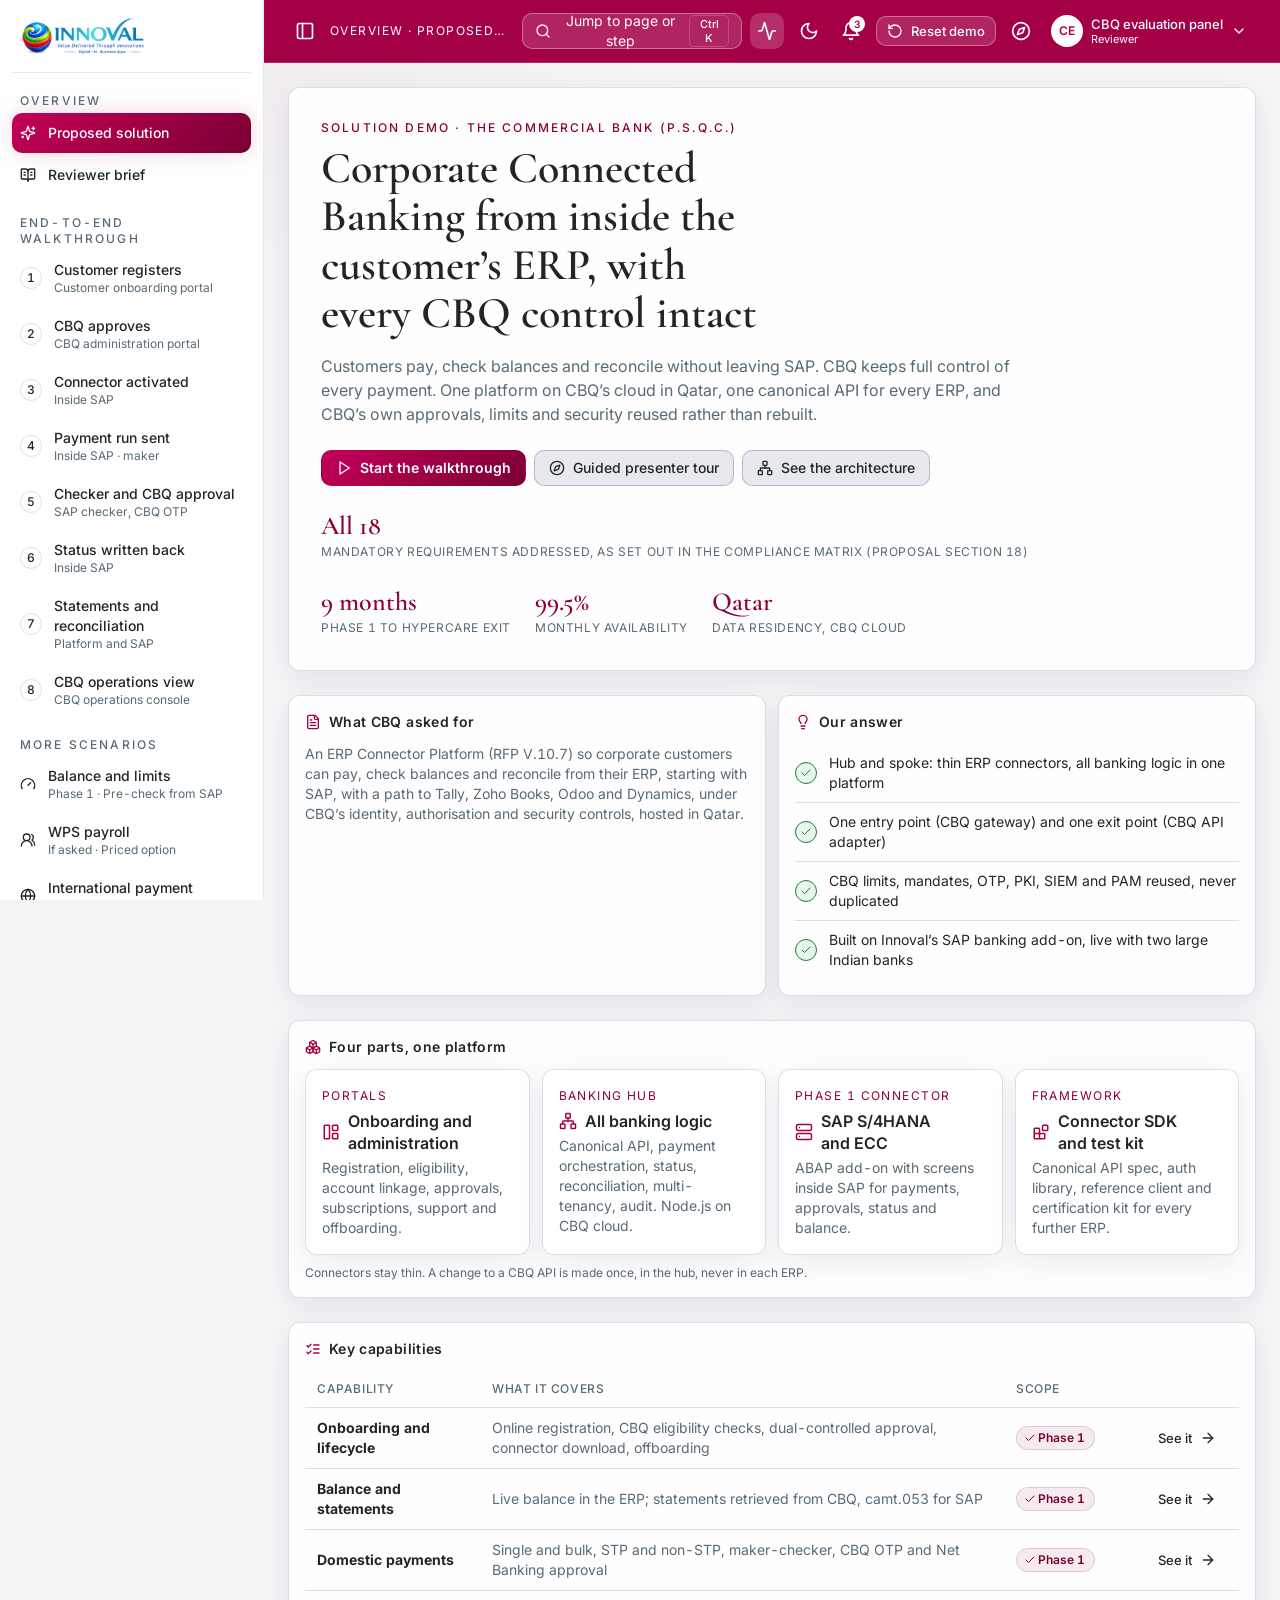
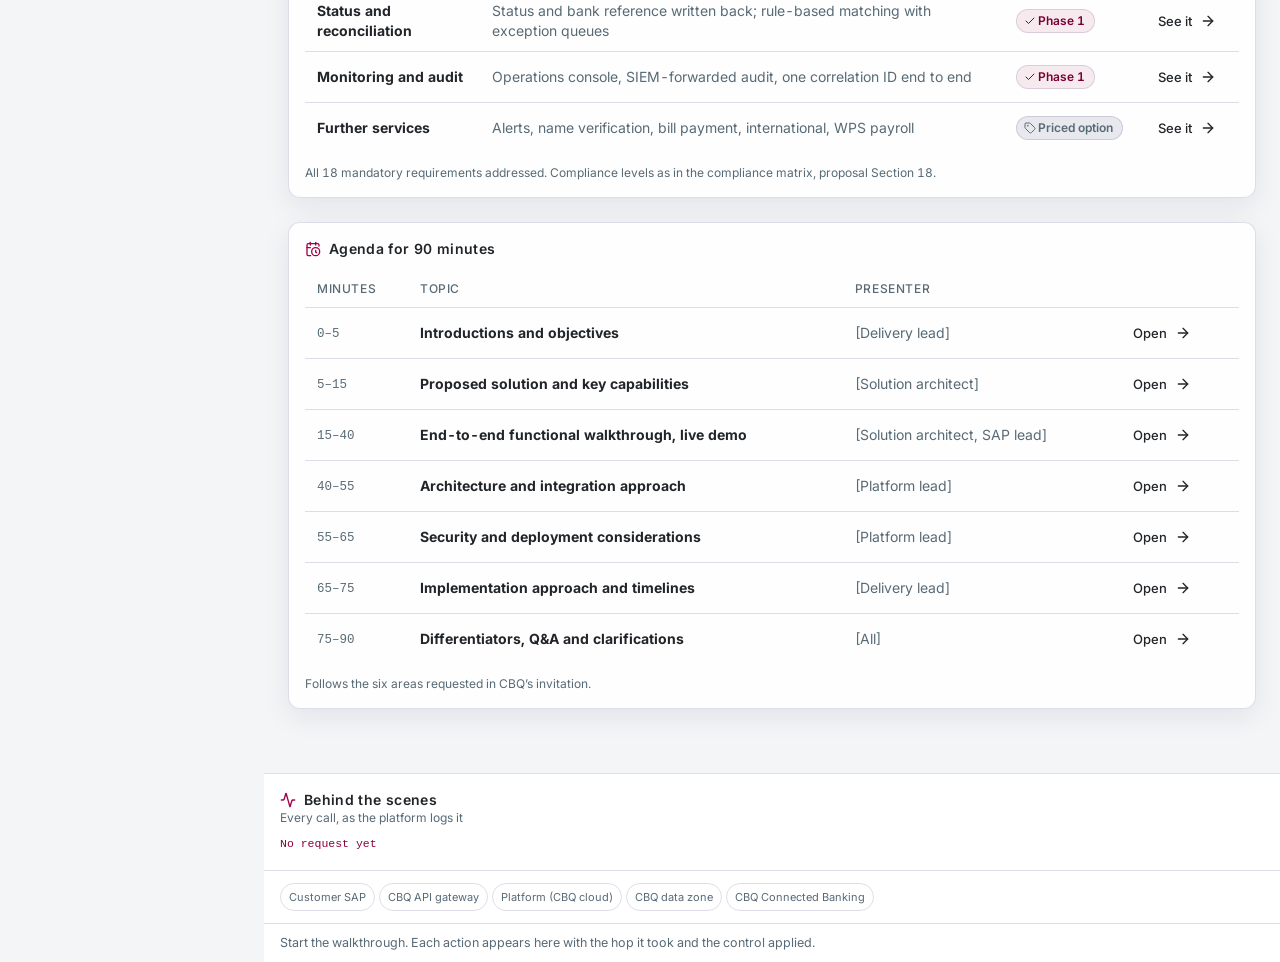
==== index.html @ e8f650ac "Add files via upload" ====
<!doctype html>
<html lang="en" data-theme="light">
<head>
<meta charset="utf-8">
<meta name="viewport" content="width=device-width, initial-scale=1, viewport-fit=cover">
<meta name="robots" content="noindex, nofollow">
<title>CBQ ERP Connect Demo</title>
<meta name="description" content="Interactive solution demo of the ERP Connector Platform for The Commercial Bank (P.S.Q.C.), prepared by Innoval Digital Solutions. All data is illustrative.">
<link rel="icon" type="image/png" href="assets/img/ivl-mark.png">
<script>
  // Apply the saved theme before paint so nothing flashes. Light is the default in this local copy.
  (function () {
    try {
      var t = localStorage.getItem("cbq-demo-theme");
      if (t === "light" || t === "dark") document.documentElement.setAttribute("data-theme", t);
    } catch (e) { /* storage unavailable: keep light */ }
  })();
</script>
<link rel="preconnect" href="https://fonts.googleapis.com">
<link rel="preconnect" href="https://fonts.gstatic.com" crossorigin>
<link href="https://fonts.googleapis.com/css2?family=Cormorant+Garamond:wght@500;600;700&family=Inter:wght@400;500;600&display=swap" rel="stylesheet">
<link rel="stylesheet" href="assets/css/tokens.css">
<link rel="stylesheet" href="assets/css/base.css">
<link rel="stylesheet" href="assets/css/components.css">
<!-- Lucide is bundled locally so icons render even where CDNs are blocked. -->
<script src="assets/vendor/lucide-0.460.0.min.js" defer></script>
</head>
<body>
<div class="app" id="app">
  <aside class="sidebar" id="sidebar" aria-label="Main navigation">
    <div class="brand">
      <img class="logo logo-dark" src="assets/img/ivl-logo.png" alt="Innoval Digital Solutions" width="120" height="40">
      <img class="logo logo-light" src="assets/img/ivl-logo-light.png" alt="Innoval Digital Solutions" width="126" height="40">
      <img class="mark" src="assets/img/ivl-mark.png" alt="Innoval" width="36" height="36">
    </div>
    <nav class="nav" id="nav"></nav>
    <div class="side-foot">
      Prepared for The Commercial Bank (P.S.Q.C.)<br>
      RFP: ERP Connector Platform, V.10.7<br>
      All data in this demo is illustrative.
    </div>
  </aside>
  <div class="scrim" id="scrim"></div>
  <div class="main">
    <header class="topbar">
      <button class="icon-btn menu-btn" id="menuBtn" type="button" aria-label="Open navigation"><i data-lucide="menu"></i></button>
      <button class="icon-btn hide-sm" id="collapseBtn" type="button" aria-label="Collapse sidebar"><i data-lucide="panel-left"></i></button>
      <div class="crumb" id="crumb"></div>
      <div class="sp"></div>
      <button class="search-btn" id="searchBtn" type="button" aria-label="Search pages and steps">
        <i data-lucide="search"></i><span class="txt">Jump to page or step</span><kbd>Ctrl K</kbd>
      </button>
      <button class="icon-btn" id="traceBtn" type="button" aria-label="Show behind-the-scenes trace" aria-pressed="true"><i data-lucide="activity"></i></button>
      <button class="icon-btn" id="themeBtn" type="button" aria-label="Switch to light theme"><i data-lucide="sun"></i></button>
      <button class="icon-btn" id="notifBtn" type="button" aria-label="Notifications"><i data-lucide="bell"></i><span class="badge" id="notifCount">3</span></button>
      <button class="btn sm hide-sm" id="resetBtn" type="button"><i data-lucide="rotate-ccw"></i>Reset demo</button>
      <button class="icon-btn" id="tourBtn" type="button" aria-label="Start guided presenter tour"><i data-lucide="compass"></i></button>
      <button class="persona-btn" id="personaBtn" type="button" aria-haspopup="menu" aria-label="Switch persona"></button>
    </header>
    <div class="workspace" id="workspace">
      <main class="stage" id="stage" tabindex="-1"></main>
      <aside class="trace" id="trace" aria-label="Behind the scenes"></aside>
    </div>
  </div>
</div>
<div id="overlay"></div>
<div class="toasts" id="toasts" aria-live="polite"></div>
<noscript><p style="padding:24px">This demo needs JavaScript.</p></noscript>
<script type="module" src="assets/js/main.js"></script>
</body>
</html>
---- assets/css/tokens.css ----
/* IVL Executive Luxury Glass — tokens recoloured to the CBQ brand palette (www.cbq.com.qa): crimson #A40046, indigo #1E175B, light grey #F4F5F6. Light default in this local copy, dark via data-theme */
:root,
:root[data-theme="dark"] {
  color-scheme: dark;
  --background: #120e38;
  --foreground: #f4f5f6;
  --card: rgba(30, 23, 91, 0.72);
  --card-foreground: #f4f5f6;
  --popover: #1a1450;
  --popover-foreground: #f4f5f6;
  --primary: #e2457f;
  --primary-foreground: #120e38;
  --gold-light: #f07aa3;
  --gold-deep: #a40046;
  --gold-gradient-start: #c4005a;
  --gold-gradient-mid: #a40046;
  --gold-gradient-end: #7a0034;
  --on-gold: #ffffff;
  --secondary: #241d66;
  --secondary-foreground: #f4f5f6;
  --muted: #241d66;
  --muted-foreground: #bdb8cc;
  --accent: rgba(226, 69, 127, 0.12);
  --accent-foreground: #f59ab9;
  --border: rgba(244, 245, 246, 0.12);
  --input: rgba(244, 245, 246, 0.2);
  --ring: #e2457f;
  --success: #34c46a;
  --warning: #f59e0b;
  --destructive: #ff5a5a;
  --info: #4da8ff;
  --success-soft: rgba(52, 196, 106, 0.14);
  --warning-soft: rgba(245, 158, 11, 0.14);
  --destructive-soft: rgba(255, 90, 90, 0.14);
  --info-soft: rgba(77, 168, 255, 0.14);
  --chart-1: #e2457f;
  --chart-2: #4da8ff;
  --chart-3: #b79a56;
  --chart-4: #34c46a;
  --chart-5: #afa9b2;
  --chart-6: #f59e0b;
  --sidebar: #0e0b2e;
  --sidebar-foreground: #e8e6f0;
  --sidebar-border: rgba(244, 245, 246, 0.08);
  --shadow-glass: 0 8px 32px rgba(0, 0, 0, 0.45);
  --glow-gold: 0 0 24px rgba(226, 69, 127, 0.2);
  --backdrop: rgba(8, 6, 28, 0.6);
  --canvas-glow: radial-gradient(1200px 600px at 0% 0%, rgba(164, 0, 70, 0.16), transparent 60%);
  --code-bg: #0e0b2e;
}

:root[data-theme="light"] {
  color-scheme: light;
  --background: #f4f5f6;
  --foreground: #212529;
  --card: rgba(255, 255, 255, 0.86);
  --card-foreground: #212529;
  --popover: #ffffff;
  --popover-foreground: #212529;
  --primary: #a40046;
  --primary-foreground: #ffffff;
  --gold-light: #8c003c;
  --gold-deep: #6e0030;
  --secondary: #e8e9ee;
  --secondary-foreground: #212529;
  --muted: #e8e9ee;
  --muted-foreground: #586a76;
  --accent: rgba(164, 0, 70, 0.08);
  --accent-foreground: #7a0034;
  --border: rgba(30, 23, 91, 0.14);
  --input: rgba(30, 23, 91, 0.24);
  --ring: #a40046;
  --success: #17803a;
  --warning: #a16207;
  --destructive: #bc0000;
  --info: #0068c9;
  --success-soft: rgba(37, 178, 74, 0.1);
  --warning-soft: rgba(161, 98, 7, 0.1);
  --destructive-soft: rgba(188, 0, 0, 0.08);
  --info-soft: rgba(0, 129, 248, 0.08);
  --chart-1: #a40046;
  --chart-2: #1e175b;
  --chart-3: #0081f8;
  --chart-4: #25b24a;
  --chart-5: #b79a56;
  --chart-6: #586a76;
  --sidebar: #ffffff;
  --sidebar-foreground: #212529;
  --sidebar-border: rgba(30, 23, 91, 0.1);
  --shadow-glass: 0 8px 28px rgba(30, 23, 91, 0.08);
  --glow-gold: 0 0 24px rgba(164, 0, 70, 0.16);
  --backdrop: rgba(30, 23, 91, 0.35);
  --canvas-glow: radial-gradient(1200px 600px at 0% 0%, rgba(164, 0, 70, 0.06), transparent 60%);
  --code-bg: #ecedf1;
}

:root {
  --font-display: "Cormorant Garamond", Georgia, serif;
  --font-sans: Inter, system-ui, -apple-system, "Segoe UI", sans-serif;
  --font-mono: ui-monospace, SFMono-Regular, Menlo, Consolas, monospace;
  --gold-gradient: linear-gradient(135deg, var(--gold-gradient-start), var(--gold-gradient-mid) 45%, var(--gold-gradient-end));

  --space-xs: 2px;
  --space-sm: 4px;
  --space-md: 8px;
  --space-lg: 12px;
  --space-xl: 16px;
  --space-2xl: 24px;
  --space-3xl: 32px;

  --radius-sm: 7px;
  --radius-md: 10px;
  --radius-lg: 12px;
  --radius-xl: 17px;
  --radius-pill: 999px;

  --sidebar-w: 264px;
  --sidebar-rail: 72px;
  --trace-w: 340px;
  --ease: cubic-bezier(0.2, 0.7, 0.2, 1);
}

/* Top bar in CBQ crimson #A40046 (both themes). Colours only: the values below apply inside the top bar and nowhere else. */
.topbar {
  --card: #a40046;
  --border: rgba(255, 255, 255, 0.18);
  --input: rgba(255, 255, 255, 0.35);
  --foreground: #ffffff;
  --gold-light: #ffffff;
  --muted: rgba(255, 255, 255, 0.14);
  --muted-foreground: #ffffff;
  --secondary: rgba(255, 255, 255, 0.14);
  --secondary-foreground: #ffffff;
  --accent: rgba(255, 255, 255, 0.18);
  --accent-foreground: #ffffff;
  --primary: #ffffff;
  --primary-foreground: #a40046;
  --gold-gradient: linear-gradient(135deg, #ffffff, #ffffff);
  --on-gold: #a40046;
  color: #ffffff;
}
---- assets/css/base.css ----
/* Base: reset, typography, app shell */
*, *::before, *::after { box-sizing: border-box; }
html { height: 100%; -webkit-text-size-adjust: 100%; }
body {
  margin: 0;
  min-height: 100%;
  background: var(--canvas-glow), var(--background);
  background-attachment: fixed;
  color: var(--foreground);
  font: 400 14px/20px var(--font-sans);
  font-variant-numeric: lining-nums tabular-nums;
  overflow-x: hidden;
}
h1, h2, h3, h4 { text-wrap: balance; margin: 0; }
p { margin: 0; }
a { color: var(--primary); text-decoration: none; }
a:hover { text-decoration: underline; }
button, input, select, textarea { font: inherit; color: inherit; }
button, [role="button"], a, label[for], summary { cursor: pointer; }
:focus-visible { outline: 2px solid var(--ring); outline-offset: 2px; border-radius: 4px; }
img { max-width: 100%; display: block; }
code, .mono { font-family: var(--font-mono); font-size: 12.5px; }
.sr-only { position: absolute; width: 1px; height: 1px; overflow: hidden; clip: rect(0 0 0 0); white-space: nowrap; }
svg.lucide { width: 16px; height: 16px; stroke-width: 2; flex: none; }

/* ---------- shell ---------- */
.app { display: grid; grid-template-columns: var(--sidebar-w) minmax(0, 1fr); min-height: 100vh; }
.app.collapsed { grid-template-columns: var(--sidebar-rail) minmax(0, 1fr); }

.sidebar {
  position: sticky; top: 0; height: 100vh; overflow-y: auto;
  background: var(--sidebar); color: var(--sidebar-foreground);
  border-right: 1px solid var(--sidebar-border);
  display: flex; flex-direction: column; padding: var(--space-xl) var(--space-lg);
  z-index: 30;
}
.brand { display: flex; align-items: center; gap: var(--space-md); padding: 0 var(--space-md) var(--space-xl); border-bottom: 1px solid var(--sidebar-border); margin-bottom: var(--space-lg); }
.brand .logo { height: 40px; width: auto; }
.brand .logo-light { display: none; mix-blend-mode: multiply; }
:root[data-theme="light"] .brand .logo-dark { display: none; }
:root[data-theme="light"] .brand .logo-light { display: block; }
.brand .mark { display: none; width: 36px; height: 36px; }
.app.collapsed .brand .logo { display: none !important; }
.app.collapsed .brand .mark { display: block; }

.nav-group { margin-bottom: var(--space-lg); }
.nav-title { font-size: 12px; line-height: 16px; letter-spacing: 0.18em; text-transform: uppercase; color: var(--muted-foreground); padding: var(--space-md) var(--space-md) var(--space-sm); font-weight: 500; }
.nav a {
  display: flex; align-items: center; gap: var(--space-lg); padding: 9px var(--space-md);
  border-radius: var(--radius-md); color: var(--sidebar-foreground); font-weight: 500; margin-bottom: 2px;
  transition: background 150ms var(--ease), color 150ms var(--ease);
  min-height: 40px;
}
.nav a:hover { background: var(--accent); color: var(--accent-foreground); text-decoration: none; }
.nav a[aria-current="page"] { background: var(--gold-gradient); color: var(--on-gold); box-shadow: var(--glow-gold); }
.nav a .num { width: 22px; height: 22px; border-radius: var(--radius-pill); border: 1.5px solid var(--border); display: grid; place-items: center; font-size: 12px; flex: none; }
.nav a[aria-current="page"] .num { border-color: var(--on-gold); }
.nav a.done .num { background: var(--success); border-color: var(--success); color: var(--background); }
.nav a .lbl { min-width: 0; }
.nav a .sub { display: block; font-size: 12px; line-height: 16px; font-weight: 400; color: var(--muted-foreground); }
.nav a[aria-current="page"] .sub { color: var(--on-gold); opacity: 0.8; }
.app.collapsed .nav a .lbl, .app.collapsed .nav-title, .app.collapsed .side-foot { display: none; }
.app.collapsed .nav a { justify-content: center; }
.side-foot { margin-top: auto; padding: var(--space-lg) var(--space-md) 0; border-top: 1px solid var(--sidebar-border); font-size: 12px; line-height: 16px; color: var(--muted-foreground); }

.main { min-width: 0; display: flex; flex-direction: column; }
.topbar {
  position: sticky; top: 0; z-index: 20;
  display: flex; align-items: center; gap: var(--space-md);
  padding: 10px var(--space-2xl);
  background: var(--card); backdrop-filter: blur(16px); -webkit-backdrop-filter: blur(16px);
  border-bottom: 1px solid var(--border);
}
.topbar .crumb { font-size: 12px; letter-spacing: 0.12em; text-transform: uppercase; color: var(--gold-light); white-space: nowrap; overflow: hidden; text-overflow: ellipsis; }
.topbar .sp { flex: 1; }
.search-btn {
  display: flex; align-items: center; gap: var(--space-md); min-width: 220px; height: 36px; padding: 0 var(--space-lg);
  border: 1px solid var(--input); border-radius: var(--radius-md); background: var(--muted); color: var(--muted-foreground);
}
.search-btn kbd { margin-left: auto; font: 500 11px var(--font-sans); border: 1px solid var(--border); border-radius: 5px; padding: 1px 6px; }
.icon-btn {
  width: 36px; height: 36px; display: grid; place-items: center; border-radius: var(--radius-md);
  border: 1px solid transparent; background: transparent; color: var(--foreground); position: relative;
  transition: background 150ms var(--ease), color 150ms var(--ease);
}
.icon-btn:hover { background: var(--accent); color: var(--gold-light); }
.icon-btn svg.lucide { width: 20px; height: 20px; }
.icon-btn .badge { position: absolute; top: 2px; right: 2px; min-width: 16px; height: 16px; padding: 0 4px; border-radius: var(--radius-pill); background: var(--gold-gradient); color: var(--on-gold); font-size: 10px; line-height: 16px; font-weight: 600; }
.icon-btn[aria-pressed="true"] { background: var(--accent); color: var(--gold-light); }
.avatar { width: 32px; height: 32px; border-radius: var(--radius-pill); background: var(--gold-gradient); color: var(--on-gold); display: grid; place-items: center; font-weight: 600; font-size: 12px; flex: none; }
.menu-btn { display: none; }

.workspace { display: grid; grid-template-columns: minmax(0, 1fr) var(--trace-w); flex: 1; min-height: 0; }
.workspace.no-trace { grid-template-columns: minmax(0, 1fr); }
.workspace.no-trace .trace { display: none; }
.stage { padding: var(--space-2xl) var(--space-2xl) 64px; min-width: 0; animation: enter 220ms var(--ease); }
@keyframes enter { from { opacity: 0; transform: translateY(8px); } to { opacity: 1; transform: none; } }

/* ---------- responsive ---------- */
@media (max-width: 1280px) {
  .workspace { grid-template-columns: minmax(0, 1fr); }
  .workspace .trace { position: static; height: auto; max-height: 480px; border-left: none; border-top: 1px solid var(--border); }
}
@media (max-width: 1024px) {
  .app { grid-template-columns: var(--sidebar-rail) minmax(0, 1fr); }
  .app .brand .logo { display: none !important; }
  .app .brand .mark { display: block; }
  .app .nav a .lbl, .app .nav-title, .app .side-foot { display: none; }
  .app .nav a { justify-content: center; }
  .search-btn { min-width: 0; }
  .search-btn .txt, .search-btn kbd { display: none; }
}
@media (max-width: 767px) {
  .app, .app.collapsed { grid-template-columns: minmax(0, 1fr); }
  .sidebar { position: fixed; left: 0; top: 0; width: 280px; transform: translateX(-100%); transition: transform 200ms var(--ease); box-shadow: var(--shadow-glass); }
  .app.drawer-open .sidebar { transform: none; }
  .app.drawer-open .brand .logo-dark { display: block !important; }
  :root[data-theme="light"] .app.drawer-open .brand .logo-dark { display: none !important; }
  :root[data-theme="light"] .app.drawer-open .brand .logo-light { display: block !important; }
  .app.drawer-open .brand .mark { display: none; }
  .app.drawer-open .nav a .lbl, .app.drawer-open .nav-title, .app.drawer-open .side-foot { display: block; }
  .app.drawer-open .nav a { justify-content: flex-start; }
  .menu-btn { display: grid; }
  .topbar { padding: 8px var(--space-xl); }
  .topbar .crumb { display: none; }
  .stage { padding: var(--space-xl) var(--space-xl) 48px; }
  .hide-sm { display: none !important; }
}
.scrim { display: none; }
@media (max-width: 767px) { .app.drawer-open .scrim { display: block; position: fixed; inset: 0; background: var(--backdrop); z-index: 25; } }

@media (prefers-reduced-motion: reduce) {
  *, *::before, *::after { animation: none !important; transition: none !important; }
}
---- assets/css/components.css ----
/* Components: page header, KPI, glass, buttons, pills, tables, forms, modals, trace */

/* page header */
.page-head { display: flex; gap: var(--space-xl); align-items: flex-end; flex-wrap: wrap; margin-bottom: var(--space-2xl); }
.page-head .txt { flex: 1 1 420px; min-width: 0; }
.eyebrow { font-size: 12px; line-height: 16px; font-weight: 500; letter-spacing: 0.18em; text-transform: uppercase; color: var(--gold-light); margin-bottom: var(--space-md); }
.page-title { font: 600 36px/1.2 var(--font-display); color: var(--foreground); }
.page-desc { color: var(--muted-foreground); margin-top: var(--space-md); max-width: 75ch; font-size: 15px; line-height: 22px; }
.page-actions { display: flex; gap: var(--space-md); flex-wrap: wrap; }
@media (max-width: 639px) { .page-title { font-size: 30px; } }

/* layout grids */
.kpis { display: grid; grid-template-columns: repeat(auto-fit, minmax(150px, 1fr)); gap: var(--space-lg); margin-bottom: var(--space-2xl); }
.grid { display: grid; gap: var(--space-lg); }
.g2 { grid-template-columns: repeat(2, minmax(0, 1fr)); }
.g3 { grid-template-columns: repeat(3, minmax(0, 1fr)); }
.g4 { grid-template-columns: repeat(4, minmax(0, 1fr)); }
.g-2-1 { grid-template-columns: minmax(0, 2fr) minmax(0, 1fr); }
@media (max-width: 1100px) { .g4 { grid-template-columns: repeat(2, minmax(0, 1fr)); } .g3 { grid-template-columns: repeat(2, minmax(0, 1fr)); } .g-2-1 { grid-template-columns: minmax(0, 1fr); } }
@media (max-width: 767px) { .g2, .g3, .g4 { grid-template-columns: minmax(0, 1fr); } }
.stack > * + * { margin-top: var(--space-2xl); }
.row { display: flex; gap: var(--space-md); align-items: center; flex-wrap: wrap; }
.row .sp { flex: 1; }
.muted { color: var(--muted-foreground); }
.caption { font-size: 12px; line-height: 16px; color: var(--muted-foreground); }
.gold { color: var(--gold-light); }
.num { text-align: right; font-variant-numeric: lining-nums tabular-nums; white-space: nowrap; }

/* glass */
.glass {
  background: var(--card); color: var(--card-foreground);
  backdrop-filter: blur(16px); -webkit-backdrop-filter: blur(16px);
  border: 1px solid var(--border); border-radius: var(--radius-lg); box-shadow: var(--shadow-glass);
  transition: box-shadow 200ms var(--ease);
  min-width: 0;
}
.glass.hover:hover { box-shadow: var(--shadow-glass), var(--glow-gold); }
.section { padding: var(--space-xl); }
.section-head { display: flex; align-items: center; gap: var(--space-md); margin-bottom: var(--space-lg); flex-wrap: wrap; }
.section-title { font-size: 14px; line-height: 20px; font-weight: 600; letter-spacing: 0.025em; }
.section-head .sp { flex: 1; }
.section-head svg.lucide { color: var(--primary); }

/* surface header (which product the screen belongs to) */
.surface-bar { display: flex; align-items: center; gap: var(--space-md); padding: 10px var(--space-xl); border-bottom: 1px solid var(--border); font-size: 13px; font-weight: 600; }
.surface-bar .tag { font-weight: 400; color: var(--muted-foreground); }
.surface-bar .chip { font-size: 11px; letter-spacing: 0.12em; text-transform: uppercase; padding: 2px 8px; border-radius: var(--radius-pill); border: 1px solid var(--border); color: var(--gold-light); }
.surface-bar .sp { flex: 1; }

/* KPI */
.kpi { padding: var(--space-xl); }
.kpi .label { font-size: 12px; line-height: 16px; font-weight: 500; letter-spacing: 0.05em; text-transform: uppercase; color: var(--muted-foreground); display: flex; align-items: center; gap: var(--space-sm); }
.kpi .value { font: 600 30px/1.2 var(--font-display); margin: var(--space-md) 0 var(--space-sm); }
.kpi .delta { font-size: 12px; line-height: 16px; display: inline-flex; align-items: center; gap: var(--space-xs); }
.kpi .delta.up { color: var(--success); } .kpi .delta.down { color: var(--destructive); } .kpi .delta.flat { color: var(--muted-foreground); }
.kpi .delta svg.lucide { width: 12px; height: 12px; }

/* buttons */
.btn {
  display: inline-flex; align-items: center; gap: var(--space-md); height: 36px; padding: 0 14px;
  border-radius: var(--radius-md); border: 1px solid var(--input); background: var(--secondary); color: var(--secondary-foreground);
  font-weight: 500; white-space: nowrap; transition: box-shadow 150ms var(--ease), background 150ms var(--ease), transform 150ms var(--ease);
  text-decoration: none;
}
.btn:hover { background: var(--accent); color: var(--accent-foreground); text-decoration: none; }
.btn:active { transform: translateY(1px); }
.btn.primary { background: var(--gold-gradient); border-color: transparent; color: var(--on-gold); font-weight: 600; }
.btn.primary:hover { box-shadow: var(--glow-gold); color: var(--on-gold); }
.btn.ghost { background: transparent; border-color: transparent; }
.btn.danger { color: var(--destructive); }
.btn.sm { height: 30px; padding: 0 10px; font-size: 13px; }
.btn:disabled { opacity: 0.45; cursor: not-allowed; box-shadow: none; }

/* status pill: icon + word + colour */
.pill { display: inline-flex; align-items: center; gap: var(--space-xs); padding: 2px 9px 2px 7px; border-radius: var(--radius-pill); font-size: 12px; line-height: 18px; font-weight: 600; white-space: nowrap; border: 1px solid transparent; }
.pill svg.lucide { width: 12px; height: 12px; }
.pill.ok { color: var(--success); background: var(--success-soft); border-color: color-mix(in srgb, var(--success) 30%, transparent); }
.pill.warn { color: var(--warning); background: var(--warning-soft); border-color: color-mix(in srgb, var(--warning) 30%, transparent); }
.pill.bad { color: var(--destructive); background: var(--destructive-soft); border-color: color-mix(in srgb, var(--destructive) 30%, transparent); }
.pill.info { color: var(--info); background: var(--info-soft); border-color: color-mix(in srgb, var(--info) 30%, transparent); }
.pill.neutral { color: var(--muted-foreground); background: var(--muted); border-color: var(--border); }
.pill.gold { color: var(--accent-foreground); background: var(--accent); border-color: var(--border); }
.count { display: inline-grid; place-items: center; min-width: 20px; height: 20px; padding: 0 6px; border-radius: var(--radius-pill); background: var(--gold-gradient); color: var(--on-gold); font-size: 11px; font-weight: 600; }

/* tables */
.table-wrap { overflow-x: auto; border-radius: var(--radius-md); }
table { width: 100%; border-collapse: collapse; font-size: 14px; line-height: 20px; }
th { text-align: left; font-size: 12px; line-height: 16px; font-weight: 500; letter-spacing: 0.05em; text-transform: uppercase; color: var(--muted-foreground); padding: 10px 12px; border-bottom: 1px solid var(--border); white-space: nowrap; }
td { padding: 10px 12px; border-bottom: 1px solid var(--border); vertical-align: middle; }
tbody tr:hover td { background: var(--accent); }
tbody tr:last-child td { border-bottom: none; }
tfoot td { font-weight: 600; border-top: 1px solid var(--border); border-bottom: none; }
td.ref, .ref { font-family: var(--font-mono); font-size: 12.5px; color: var(--muted-foreground); white-space: nowrap; }
input[type="checkbox"] { width: 16px; height: 16px; accent-color: var(--primary); }

/* forms */
.field label, .field .flabel { display: block; font-size: 12px; line-height: 16px; font-weight: 500; letter-spacing: 0.05em; text-transform: uppercase; color: var(--muted-foreground); margin-bottom: var(--space-sm); }
.field .v, .input, select.input {
  width: 100%; min-height: 38px; padding: 8px 12px; border-radius: var(--radius-md);
  border: 1px solid var(--input); background: var(--muted); color: var(--foreground); font-size: 14px;
}
.input:focus { outline: 2px solid var(--ring); outline-offset: 1px; }
.field .hint { font-size: 12px; line-height: 16px; color: var(--muted-foreground); margin-top: var(--space-sm); }

/* checklist */
.checks { list-style: none; margin: 0; padding: 0; }
.checks li { display: flex; gap: var(--space-lg); align-items: center; padding: 9px 0; border-bottom: 1px solid var(--border); }
.checks li:last-child { border-bottom: none; }
.checks .ic { width: 22px; height: 22px; border-radius: var(--radius-pill); display: grid; place-items: center; flex: none; border: 1.5px solid var(--border); color: var(--muted-foreground); }
.checks .ic svg.lucide { width: 12px; height: 12px; }
.checks .ic.ok { background: var(--success-soft); border-color: var(--success); color: var(--success); }
.checks .ic.wait { background: var(--warning-soft); border-color: var(--warning); color: var(--warning); }
.checks .ic.bad { background: var(--destructive-soft); border-color: var(--destructive); color: var(--destructive); }
.checks .meta { margin-left: auto; font-size: 12px; color: var(--muted-foreground); white-space: nowrap; }

/* tabs */
.tabs { display: flex; gap: var(--space-sm); border-bottom: 1px solid var(--border); margin-bottom: var(--space-xl); overflow-x: auto; }
.tab { padding: 8px 14px; border: none; background: transparent; color: var(--muted-foreground); font-weight: 500; border-radius: var(--radius-md) var(--radius-md) 0 0; white-space: nowrap; }
.tab:hover { color: var(--gold-light); }
.tab[aria-selected="true"] { background: var(--gold-gradient); color: var(--on-gold); }

/* note */
.note { display: flex; gap: var(--space-lg); padding: var(--space-lg) var(--space-xl); border-radius: var(--radius-md); background: var(--accent); border: 1px solid var(--border); margin-top: var(--space-xl); }
.note svg.lucide { color: var(--gold-light); margin-top: 2px; }
.note.info { background: var(--info-soft); }
.note.info svg.lucide { color: var(--info); }

/* lifecycle bar */
.life { display: flex; gap: 3px; }
.life i { width: 20px; height: 6px; border-radius: 3px; background: var(--muted); display: block; border: 1px solid var(--border); }
.life i.on { background: var(--success); border-color: var(--success); }
.life i.cur { background: var(--warning); border-color: var(--warning); }
.life i.bad { background: var(--destructive); border-color: var(--destructive); }

/* stepper (walkthrough progress) */
.stepper { display: grid; grid-template-columns: repeat(8, minmax(0, 1fr)); gap: var(--space-sm); margin-bottom: var(--space-2xl); }
.stepper a { display: block; padding: var(--space-md) var(--space-sm) 0; border-top: 3px solid var(--muted); color: var(--muted-foreground); font-size: 12px; line-height: 16px; text-decoration: none; }
.stepper a.done { border-color: var(--success); color: var(--foreground); }
.stepper a[aria-current="step"] { border-image: var(--gold-gradient) 1; color: var(--gold-light); font-weight: 600; }
.stepper b { display: block; font-weight: 600; }
@media (max-width: 767px) { .stepper { grid-template-columns: repeat(4, minmax(0, 1fr)); } }

/* cards */
.card { padding: var(--space-xl); }
.card h3 { font-size: 16px; line-height: 22px; font-weight: 600; margin-bottom: var(--space-sm); display: flex; gap: var(--space-md); align-items: center; }
.card h3 svg.lucide { color: var(--primary); width: 18px; height: 18px; }
.card p { color: var(--muted-foreground); }
.card .kicker { font-size: 12px; letter-spacing: 0.12em; text-transform: uppercase; color: var(--gold-light); margin-bottom: var(--space-sm); }

/* modal */
.modal-back { position: fixed; inset: 0; background: var(--backdrop); display: grid; place-items: center; z-index: 60; padding: var(--space-xl); animation: enter 180ms var(--ease); }
.modal { background: var(--popover); color: var(--popover-foreground); border: 1px solid var(--border); border-radius: var(--radius-xl); width: min(460px, 100%); padding: var(--space-2xl); box-shadow: var(--shadow-glass); }
.modal h3 { font: 600 24px/1.25 var(--font-display); margin-bottom: var(--space-md); }
.otp { display: flex; gap: var(--space-md); margin: var(--space-xl) 0; }
.otp input { width: 46px; height: 54px; text-align: center; font: 600 22px var(--font-mono); border: 1px solid var(--input); border-radius: var(--radius-md); background: var(--muted); color: var(--foreground); }

/* toast */
.toasts { position: fixed; bottom: var(--space-2xl); right: var(--space-2xl); display: grid; gap: var(--space-md); z-index: 70; }
.toast { display: flex; gap: var(--space-md); align-items: center; padding: 10px 14px; border-radius: var(--radius-md); background: var(--popover); border: 1px solid var(--border); box-shadow: var(--shadow-glass); animation: enter 180ms var(--ease); }
.toast svg.lucide { color: var(--success); }

/* command palette */
.palette { position: fixed; inset: 0; background: var(--backdrop); z-index: 80; display: flex; justify-content: center; align-items: flex-start; padding: 12vh var(--space-xl) 0; }
.palette .box { width: min(560px, 100%); background: var(--popover); border: 1px solid var(--border); border-radius: var(--radius-xl); overflow: hidden; box-shadow: var(--shadow-glass); }
.palette input { width: 100%; border: none; border-bottom: 1px solid var(--border); background: transparent; padding: 16px 18px; font-size: 16px; color: var(--foreground); }
.palette input:focus { outline: none; }
.palette ul { list-style: none; margin: 0; padding: var(--space-md); max-height: 50vh; overflow: auto; }
.palette li a { display: flex; gap: var(--space-lg); align-items: center; padding: 10px 12px; border-radius: var(--radius-md); color: var(--foreground); text-decoration: none; }
.palette li a .grp { margin-left: auto; font-size: 12px; color: var(--muted-foreground); }
.palette li a:hover, .palette li a.sel { background: var(--accent); color: var(--accent-foreground); }

/* notifications popover */
.popover { position: absolute; right: var(--space-2xl); top: 56px; width: min(360px, calc(100vw - 32px)); background: var(--popover); border: 1px solid var(--border); border-radius: var(--radius-lg); box-shadow: var(--shadow-glass); z-index: 40; padding: var(--space-md); }
.popover .item { display: flex; gap: var(--space-lg); padding: 10px; border-radius: var(--radius-md); }
.popover .item:hover { background: var(--accent); }
.popover .item svg.lucide { color: var(--gold-light); margin-top: 2px; }

/* trace panel */
.trace { position: sticky; top: 57px; height: calc(100vh - 57px); border-left: 1px solid var(--border); background: var(--sidebar); display: flex; flex-direction: column; min-width: 0; }
.trace header { padding: var(--space-xl); border-bottom: 1px solid var(--border); }
.trace header h2 { font-size: 14px; font-weight: 600; letter-spacing: 0.025em; display: flex; gap: var(--space-md); align-items: center; }
.trace header h2 svg.lucide { color: var(--primary); }
.trace .cid { font-family: var(--font-mono); font-size: 11.5px; color: var(--gold-light); margin-top: var(--space-md); word-break: break-all; }
.zones { display: flex; flex-wrap: wrap; gap: var(--space-sm); padding: var(--space-lg) var(--space-xl); border-bottom: 1px solid var(--border); }
.zone { font-size: 11px; padding: 3px 8px; border-radius: var(--radius-pill); border: 1px solid var(--border); color: var(--muted-foreground); transition: all 200ms var(--ease); }
.zone.hot { background: var(--gold-gradient); color: var(--on-gold); border-color: transparent; }
.log { list-style: none; margin: 0; padding: 0; overflow-y: auto; flex: 1; }
.log li { padding: 10px var(--space-xl); border-bottom: 1px solid var(--border); font-size: 12.5px; line-height: 18px; }
.log li.new { animation: flash 1.2s ease-out; }
@keyframes flash { from { background: var(--accent); } to { background: transparent; } }
.log .t { font-family: var(--font-mono); color: var(--muted-foreground); font-size: 11px; }
.log .hop { color: var(--gold-light); font-weight: 600; }
.log .m { display: block; }
.log .d { display: block; color: var(--muted-foreground); font-family: var(--font-mono); font-size: 11px; }
.log .empty { color: var(--muted-foreground); border: none; }

/* code */
pre.code { margin: 0; padding: var(--space-xl); background: var(--code-bg); border: 1px solid var(--border); border-radius: var(--radius-md); overflow-x: auto; font: 12.5px/1.6 var(--font-mono); color: var(--foreground); }
.method { display: inline-block; min-width: 54px; text-align: center; font: 600 11px var(--font-mono); padding: 2px 6px; border-radius: 5px; border: 1px solid var(--border); }
.method.get { color: var(--info); } .method.post { color: var(--success); } .method.put, .method.patch { color: var(--warning); } .method.delete { color: var(--destructive); }

/* architecture diagram */
.arch svg { width: 100%; height: auto; display: block; min-width: 720px; }
.arch .box { cursor: pointer; }
.arch .box rect { fill: var(--popover); stroke: var(--border); stroke-width: 1.5; transition: stroke 150ms; }
.arch .box:hover rect, .arch .box.sel rect, .arch .box:focus-visible rect { stroke: var(--primary); stroke-width: 2.5; }
.arch .box text { fill: var(--foreground); font: 500 13px var(--font-sans); }
.arch .zonebg rect { fill: var(--accent); stroke: var(--border); stroke-dasharray: 4 4; }
.arch .zonebg text { fill: var(--gold-light); font: 500 11px var(--font-sans); letter-spacing: 0.14em; text-transform: uppercase; }
.arch .flow { stroke: var(--muted-foreground); stroke-width: 1.6; fill: none; }
.arch .flow.hot { stroke: var(--primary); stroke-width: 3; stroke-dasharray: 8 6; animation: dash 1s linear infinite; }
@keyframes dash { to { stroke-dashoffset: -14; } }
.arch .opt rect { stroke-dasharray: 5 4; }
.arch .opt text { fill: var(--muted-foreground); }
.arch .arrowhead { fill: var(--muted-foreground); }

/* sequence */
.seq svg { width: 100%; height: auto; min-width: 720px; display: block; }
.seq .actor rect { fill: var(--popover); stroke: var(--border); }
.seq .actor text { fill: var(--foreground); font: 600 12px var(--font-sans); }
.seq .life-line { stroke: var(--border); stroke-dasharray: 3 4; }
.seq .msg line { stroke: var(--primary); stroke-width: 1.5; }
.seq .msg.ret line { stroke: var(--muted-foreground); stroke-dasharray: 4 3; }
.seq .msg text { fill: var(--foreground); font: 400 11.5px var(--font-sans); }
.seq .msg .n { fill: var(--gold-light); font-weight: 600; }

/* gantt */
.gantt { display: grid; grid-template-columns: 240px repeat(9, minmax(48px, 1fr)); min-width: 760px; font-size: 13px; }
.gantt > div { padding: 8px 10px; border-bottom: 1px solid var(--border); }
.gantt .h { font-size: 12px; font-weight: 500; letter-spacing: 0.05em; text-transform: uppercase; color: var(--muted-foreground); text-align: center; }
.gantt .lab { font-weight: 500; }
.gantt .lab small { display: block; color: var(--muted-foreground); font-weight: 400; font-size: 12px; }
.gantt .bar { padding: 12px 0; }
.gantt .bar i { display: block; height: 16px; background: var(--chart-1); }
.gantt .bar.cbq i { background: var(--chart-2); }
.gantt .bar i.s { border-radius: 4px 0 0 4px; margin-left: 4px; } .gantt .bar i.e { border-radius: 0 4px 4px 0; margin-right: 4px; } .gantt .bar i.s.e { border-radius: 4px; }
.gantt .bar.ms i { width: 14px; height: 14px; margin: 1px auto; background: transparent; border: 2px solid var(--success); transform: rotate(45deg); border-radius: 2px; }
.legend { display: flex; gap: var(--space-xl); flex-wrap: wrap; font-size: 12px; color: var(--muted-foreground); margin-top: var(--space-lg); }
.legend i { display: inline-block; width: 12px; height: 10px; border-radius: 2px; margin-right: 6px; vertical-align: middle; }

/* charts */
.chart { position: relative; }
.chart svg { width: 100%; height: auto; display: block; overflow: visible; }
.chart .axis text { fill: var(--muted-foreground); font: 11px var(--font-sans); }
.chart .grid line { stroke: var(--border); }
.chart .tip { position: absolute; pointer-events: none; background: var(--popover); border: 1px solid var(--border); border-radius: var(--radius-md); padding: 6px 10px; font-size: 12px; box-shadow: var(--shadow-glass); white-space: nowrap; transform: translate(-50%, calc(-100% - 10px)); z-index: 5; }
.chart .tip b { display: block; }
.chart [data-tip] { cursor: pointer; }
.chart [data-tip]:hover { opacity: 0.8; }
.chart-legend { display: flex; flex-wrap: wrap; gap: var(--space-lg); font-size: 12px; color: var(--muted-foreground); margin-top: var(--space-md); }
.chart-legend span { display: inline-flex; align-items: center; gap: 6px; }
.chart-legend i { width: 10px; height: 10px; border-radius: 3px; display: inline-block; }

/* progress bar */
.bar-track { height: 8px; background: var(--muted); border-radius: var(--radius-pill); overflow: hidden; border: 1px solid var(--border); }
.bar-fill { height: 100%; background: var(--gold-gradient); border-radius: var(--radius-pill); }

/* faq */
details.faq { border-bottom: 1px solid var(--border); }
details.faq summary { list-style: none; display: flex; gap: var(--space-lg); align-items: center; padding: 14px 4px; font-weight: 500; }
details.faq summary::-webkit-details-marker { display: none; }
details.faq summary svg.lucide { transition: transform 150ms; color: var(--gold-light); }
details.faq[open] summary svg.lucide.chev { transform: rotate(90deg); }
details.faq .ans { padding: 0 4px 16px 32px; color: var(--muted-foreground); max-width: 85ch; }
.chips { display: flex; gap: var(--space-sm); flex-wrap: wrap; }
.chip-btn { padding: 5px 12px; border-radius: var(--radius-pill); border: 1px solid var(--border); background: transparent; color: var(--muted-foreground); font-size: 13px; }
.chip-btn[aria-pressed="true"] { background: var(--gold-gradient); color: var(--on-gold); border-color: transparent; font-weight: 600; }

/* hero */
.hero { padding: var(--space-3xl); position: relative; overflow: hidden; }
.hero .big { font: 600 44px/1.1 var(--font-display); max-width: 22ch; }
.hero .lead { font-size: 16px; line-height: 24px; color: var(--muted-foreground); margin-top: var(--space-xl); max-width: 70ch; }
.hero .meta { display: flex; gap: var(--space-2xl); flex-wrap: wrap; margin-top: var(--space-2xl); }
.hero .meta div b { display: block; font: 600 26px/1.2 var(--font-display); color: var(--gold-light); }
.hero .meta div span { font-size: 12px; letter-spacing: 0.05em; text-transform: uppercase; color: var(--muted-foreground); }
@media (max-width: 767px) { .hero { padding: var(--space-2xl) var(--space-xl); } .hero .big { font-size: 32px; } }

/* layer list */
.layer { display: grid; grid-template-columns: 200px minmax(0, 1fr); gap: var(--space-xl); padding: var(--space-lg) 0; border-bottom: 1px solid var(--border); }
.layer:last-child { border-bottom: none; }
.layer b { display: flex; gap: var(--space-md); align-items: center; font-weight: 600; }
.layer b svg.lucide { color: var(--primary); }
.layer span { color: var(--muted-foreground); }
@media (max-width: 767px) { .layer { grid-template-columns: 1fr; gap: var(--space-sm); } }

.foot { margin-top: var(--space-3xl); font-size: 12px; color: var(--muted-foreground); display: flex; gap: var(--space-md); align-items: center; }

/* guided tour */
.tour-spot { position: fixed; z-index: 55; pointer-events: none; border-radius: var(--radius-lg); outline: 2px solid var(--gold-light); box-shadow: 0 0 0 9999px rgba(0, 0, 0, 0.5), var(--glow-gold); transition: all 200ms var(--ease); }
.tour-card { position: fixed; right: var(--space-2xl); bottom: var(--space-2xl); width: min(400px, calc(100vw - 32px)); z-index: 58; padding: var(--space-xl); background: var(--popover); outline: none; }
.tour-ic { width: 36px; height: 36px; border-radius: var(--radius-md); display: grid; place-items: center; background: var(--accent); border: 1px solid var(--border); color: var(--gold-light); flex: none; }
@media (max-width: 767px) { .tour-card { right: var(--space-xl); bottom: var(--space-xl); } }

/* persona menu */
.persona-btn { display: flex; align-items: center; gap: var(--space-md); padding: 4px 8px 4px 4px; border-radius: var(--radius-md); border: 1px solid transparent; background: transparent; text-align: left; min-height: 40px; }
.persona-btn:hover { background: var(--accent); }
.persona-btn .who { display: block; font-size: 13px; font-weight: 500; line-height: 16px; max-width: 170px; white-space: nowrap; overflow: hidden; text-overflow: ellipsis; }
.persona-btn .role { display: block; font-size: 11px; line-height: 14px; color: var(--gold-light); max-width: 170px; white-space: nowrap; overflow: hidden; text-overflow: ellipsis; }
.popover .grp { font-size: 11px; letter-spacing: 0.16em; text-transform: uppercase; color: var(--gold-light); padding: 8px 10px 4px; }
.popover button.item { width: 100%; border: none; background: transparent; text-align: left; color: var(--foreground); align-items: center; }
.popover .item .avatar { width: 28px; height: 28px; font-size: 11px; }
.popover .item small { display: block; color: var(--muted-foreground); font-size: 12px; }
.popover hr { border: none; border-top: 1px solid var(--border); margin: 6px 0; }
@media (max-width: 1100px) { .persona-btn .txt { display: none; } }

/* the `font` shorthand resets numeric variants: restore tabular lining figures on display text */
.page-title, .kpi .value, .hero .big, .hero .meta b, .modal h3, .otp input, .gantt, td, th { font-variant-numeric: lining-nums tabular-nums; }

/* ---------- More scenarios, live simulation, business case ---------- */
.stepper.s4 { grid-template-columns: repeat(4, minmax(0, 1fr)); }
.stepper.s4 a { display: flex; gap: var(--space-sm); align-items: center; padding-bottom: 2px; }
.stepper.s4 svg.lucide { width: 14px; height: 14px; flex: none; }
@media (max-width: 767px) { .stepper.s4 { grid-template-columns: repeat(2, minmax(0, 1fr)); } }

.tracker { list-style: none; margin: 0 0 var(--space-xl); padding: 0; display: grid; grid-auto-flow: column; grid-auto-columns: minmax(0, 1fr); gap: var(--space-md); }
.tracker li { position: relative; padding-top: 30px; font-size: 12.5px; line-height: 17px; color: var(--muted-foreground); }
.tracker li::before { content: ""; position: absolute; top: 11px; left: 26px; right: -6px; height: 2px; background: var(--border); }
.tracker li:last-child::before { display: none; }
.tracker li.on::before { background: var(--success); }
.tracker .dot { position: absolute; top: 0; left: 0; width: 22px; height: 22px; border-radius: var(--radius-pill); display: grid; place-items: center; border: 1.5px solid var(--border); background: var(--card); }
.tracker .dot svg.lucide { width: 12px; height: 12px; }
.tracker b { display: block; color: var(--foreground); font-weight: 600; }
.tracker small { display: block; }
.tracker li.on .dot { border-color: var(--success); background: var(--success-soft); color: var(--success); }
.tracker li.cur .dot { border-color: var(--warning); background: var(--warning-soft); color: var(--warning); }
.tracker li.bad .dot { border-color: var(--destructive); background: var(--destructive-soft); color: var(--destructive); }
@media (max-width: 767px) { .tracker { grid-auto-flow: row; } .tracker li::before { display: none; } }

.quote { margin-top: var(--space-xl); }
.big-num { font: 600 24px/1.2 var(--font-display); color: var(--foreground); font-variant-numeric: lining-nums tabular-nums; }

.feed { list-style: none; margin: 0; padding: 0; max-height: 300px; overflow-y: auto; }
.feed-item { display: flex; gap: var(--space-md); align-items: flex-start; padding: 8px 0; border-bottom: 1px solid var(--border); font-size: 12.5px; line-height: 17px; }
.feed-item:first-child { animation: flash 1.2s ease-out; }
.feed-item:last-child { border-bottom: none; }
.feed-item > div { flex: 1; min-width: 0; }
.feed-item b { display: block; font-weight: 600; overflow-wrap: anywhere; }
.feed-item small { color: var(--muted-foreground); }
.feed-item .t { font-family: var(--font-mono); font-size: 11px; color: var(--muted-foreground); }
.feed-item .ic svg.lucide { width: 15px; height: 15px; margin-top: 1px; }
.feed-item.ok .ic { color: var(--success); } .feed-item.warn .ic { color: var(--warning); }
.feed-item.bad .ic { color: var(--destructive); } .feed-item.info .ic { color: var(--info); }

.live-dot { width: 10px; height: 10px; border-radius: var(--radius-pill); background: var(--muted-foreground); flex: none; }
.live-dot.on { background: var(--success); box-shadow: 0 0 0 0 var(--success); animation: pulse 1.6s infinite; }
@keyframes pulse { 0% { box-shadow: 0 0 0 0 color-mix(in srgb, var(--success) 60%, transparent); } 100% { box-shadow: 0 0 0 10px transparent; } }
#liveCtl { align-items: center; flex-wrap: wrap; }

.sliders { display: grid; gap: var(--space-lg) var(--space-2xl); grid-template-columns: repeat(auto-fit, minmax(240px, 1fr)); }
.slider { display: grid; gap: 6px; }
.slider .flabel { font-size: 12px; line-height: 16px; font-weight: 500; letter-spacing: 0.05em; text-transform: uppercase; color: var(--muted-foreground); }
.slider output { font-weight: 600; color: var(--gold-light); font-variant-numeric: lining-nums tabular-nums; }
input[type="range"] { width: 100%; accent-color: var(--primary); }

@media (prefers-reduced-motion: reduce) { .live-dot.on, .feed-item:first-child { animation: none; } }

.scope-banner { display: flex; gap: var(--space-md); align-items: center; flex-wrap: wrap; padding: var(--space-md) var(--space-lg); margin-bottom: var(--space-xl); border-radius: var(--radius-md); border: 1px solid color-mix(in srgb, var(--warning) 45%, transparent); background: var(--warning-soft); font-size: 13px; }
.scope-banner svg.lucide { color: var(--warning); width: 16px; height: 16px; }
.scope-banner b { color: var(--warning); text-transform: uppercase; letter-spacing: 0.05em; font-size: 12px; }
.scope-banner.info { border-color: color-mix(in srgb, var(--info) 45%, transparent); background: var(--info-soft); }
.scope-banner.info svg.lucide, .scope-banner.info b { color: var(--info); }
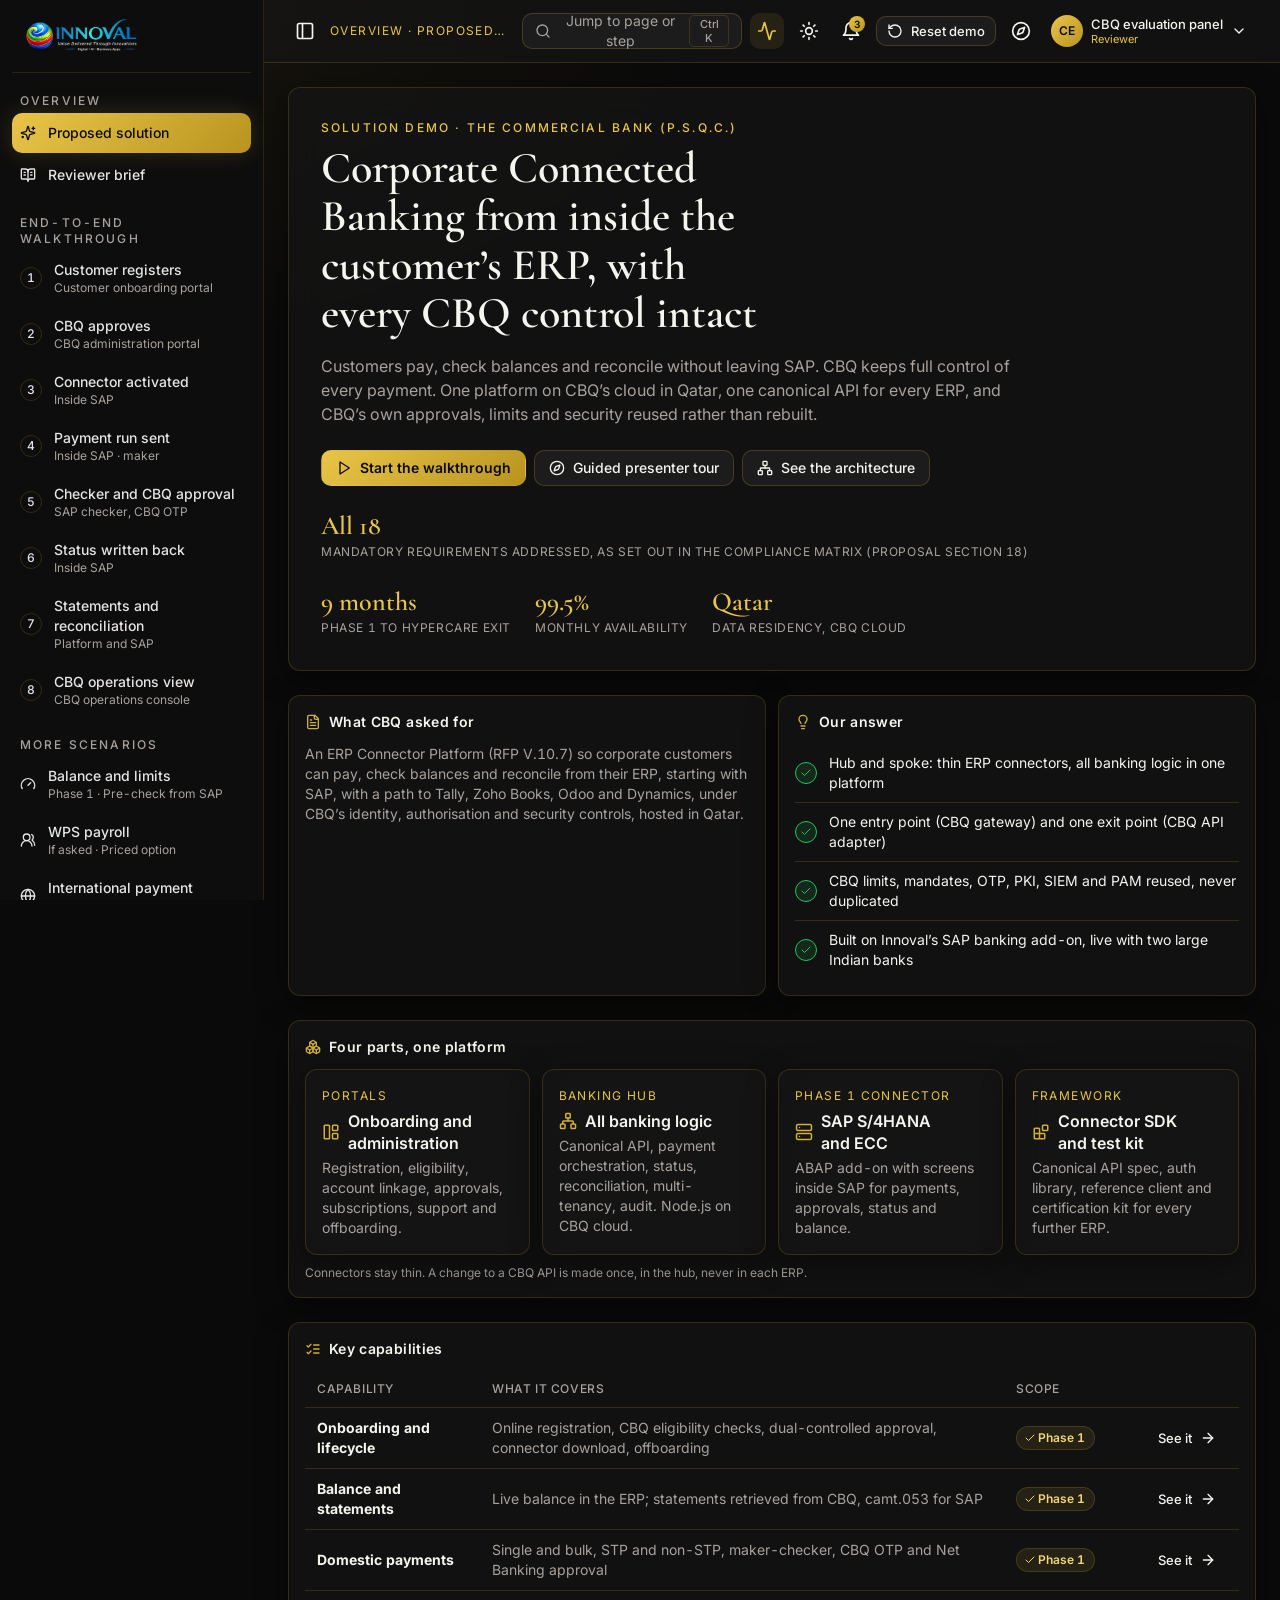
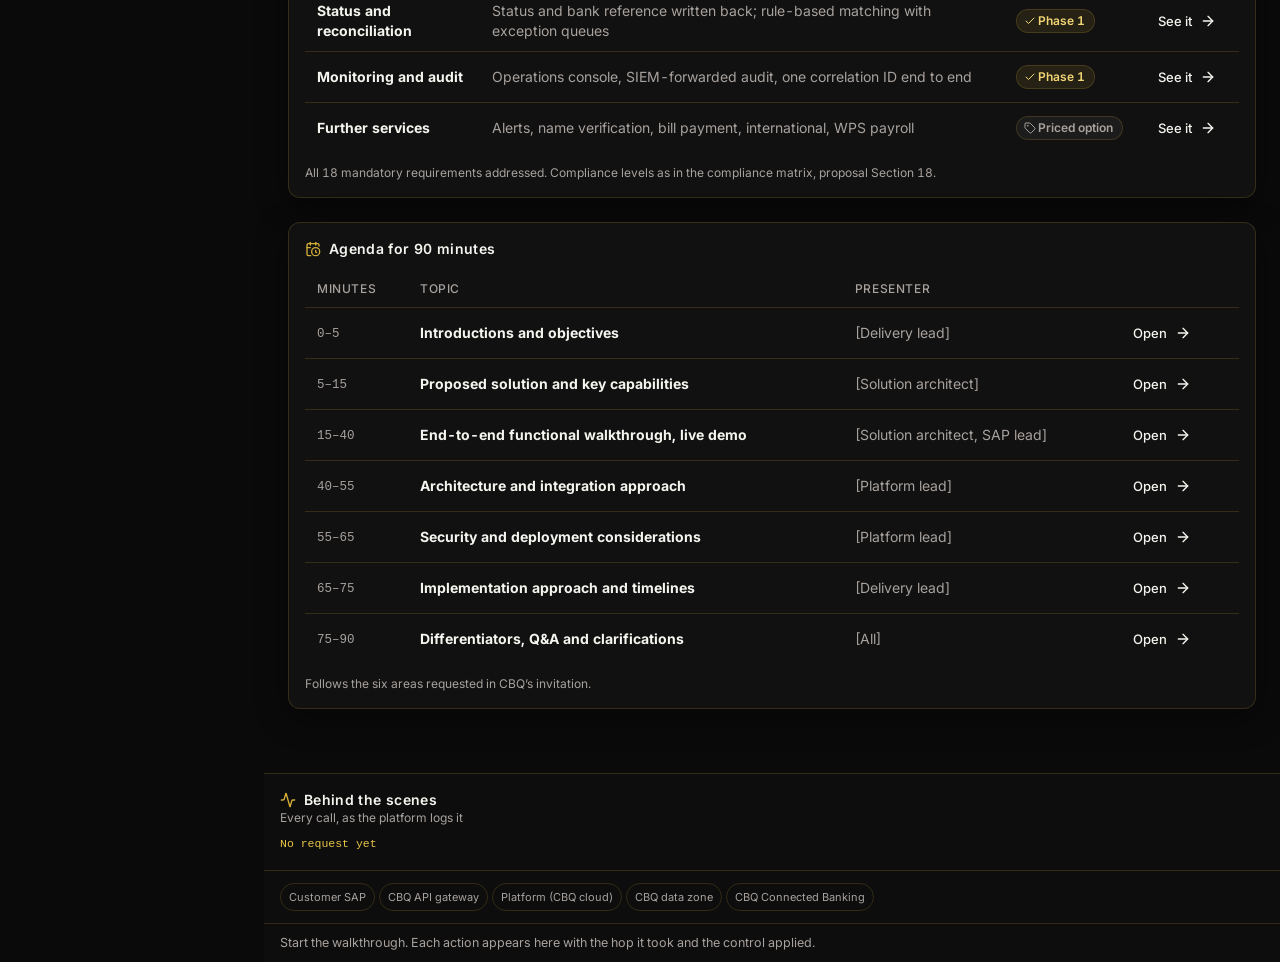
==== commit dbb8e86f: "Add files via upload" ====
--- a/index.html
+++ b/index.html
@@ -1,5 +1,5 @@
 <!doctype html>
-<html lang="en" data-theme="light">
+<html lang="en" data-theme="dark">
 <head>
 <meta charset="utf-8">
 <meta name="viewport" content="width=device-width, initial-scale=1, viewport-fit=cover">
@@ -8,12 +8,12 @@
 <meta name="description" content="Interactive solution demo of the ERP Connector Platform for The Commercial Bank (P.S.Q.C.), prepared by Innoval Digital Solutions. All data is illustrative.">
 <link rel="icon" type="image/png" href="assets/img/ivl-mark.png">
 <script>
-  // Apply the saved theme before paint so nothing flashes. Light is the default in this local copy.
+  // Apply the saved theme before paint so nothing flashes. Dark is the brand default.
   (function () {
     try {
       var t = localStorage.getItem("cbq-demo-theme");
       if (t === "light" || t === "dark") document.documentElement.setAttribute("data-theme", t);
-    } catch (e) { /* storage unavailable: keep light */ }
+    } catch (e) { /* storage unavailable: keep dark */ }
   })();
 </script>
 <link rel="preconnect" href="https://fonts.googleapis.com">
--- a/assets/css/tokens.css
+++ b/assets/css/tokens.css
@@ -1,97 +1,97 @@
-/* IVL Executive Luxury Glass — tokens recoloured to the CBQ brand palette (www.cbq.com.qa): crimson #A40046, indigo #1E175B, light grey #F4F5F6. Light default in this local copy, dark via data-theme */
+/* IVL Executive Luxury Glass — tokens (dark default, light opt-in via data-theme) */
 :root,
 :root[data-theme="dark"] {
   color-scheme: dark;
-  --background: #120e38;
-  --foreground: #f4f5f6;
-  --card: rgba(30, 23, 91, 0.72);
-  --card-foreground: #f4f5f6;
-  --popover: #1a1450;
-  --popover-foreground: #f4f5f6;
-  --primary: #e2457f;
-  --primary-foreground: #120e38;
-  --gold-light: #f07aa3;
-  --gold-deep: #a40046;
-  --gold-gradient-start: #c4005a;
-  --gold-gradient-mid: #a40046;
-  --gold-gradient-end: #7a0034;
-  --on-gold: #ffffff;
-  --secondary: #241d66;
-  --secondary-foreground: #f4f5f6;
-  --muted: #241d66;
-  --muted-foreground: #bdb8cc;
-  --accent: rgba(226, 69, 127, 0.12);
-  --accent-foreground: #f59ab9;
-  --border: rgba(244, 245, 246, 0.12);
-  --input: rgba(244, 245, 246, 0.2);
-  --ring: #e2457f;
-  --success: #34c46a;
+  --background: #0a0a0a;
+  --foreground: #f5f5f0;
+  --card: rgba(22, 22, 22, 0.72);
+  --card-foreground: #f5f5f0;
+  --popover: #141414;
+  --popover-foreground: #f5f5f0;
+  --primary: #d4af37;
+  --primary-foreground: #0a0a0a;
+  --gold-light: #e8c547;
+  --gold-deep: #b8941f;
+  --gold-gradient-start: #e8c547;
+  --gold-gradient-mid: #d4af37;
+  --gold-gradient-end: #b8941f;
+  --on-gold: #0a0a0a;
+  --secondary: #1c1c1c;
+  --secondary-foreground: #f5f5f0;
+  --muted: #1c1c1c;
+  --muted-foreground: #a8a29e;
+  --accent: rgba(212, 175, 55, 0.1);
+  --accent-foreground: #f2d675;
+  --border: rgba(212, 175, 55, 0.18);
+  --input: rgba(212, 175, 55, 0.22);
+  --ring: #e8c547;
+  --success: #22c55e;
   --warning: #f59e0b;
-  --destructive: #ff5a5a;
-  --info: #4da8ff;
-  --success-soft: rgba(52, 196, 106, 0.14);
-  --warning-soft: rgba(245, 158, 11, 0.14);
-  --destructive-soft: rgba(255, 90, 90, 0.14);
-  --info-soft: rgba(77, 168, 255, 0.14);
-  --chart-1: #e2457f;
-  --chart-2: #4da8ff;
-  --chart-3: #b79a56;
-  --chart-4: #34c46a;
-  --chart-5: #afa9b2;
-  --chart-6: #f59e0b;
-  --sidebar: #0e0b2e;
-  --sidebar-foreground: #e8e6f0;
-  --sidebar-border: rgba(244, 245, 246, 0.08);
+  --destructive: #ef4444;
+  --info: #38bdf8;
+  --success-soft: rgba(34, 197, 94, 0.12);
+  --warning-soft: rgba(245, 158, 11, 0.12);
+  --destructive-soft: rgba(239, 68, 68, 0.12);
+  --info-soft: rgba(56, 189, 248, 0.12);
+  --chart-1: #d4af37;
+  --chart-2: #38bdf8;
+  --chart-3: #a78bfa;
+  --chart-4: #34d399;
+  --chart-5: #f472b6;
+  --chart-6: #fb923c;
+  --sidebar: #0d0d0d;
+  --sidebar-foreground: #e7e5e4;
+  --sidebar-border: rgba(212, 175, 55, 0.14);
   --shadow-glass: 0 8px 32px rgba(0, 0, 0, 0.45);
-  --glow-gold: 0 0 24px rgba(226, 69, 127, 0.2);
-  --backdrop: rgba(8, 6, 28, 0.6);
-  --canvas-glow: radial-gradient(1200px 600px at 0% 0%, rgba(164, 0, 70, 0.16), transparent 60%);
-  --code-bg: #0e0b2e;
+  --glow-gold: 0 0 24px rgba(212, 175, 55, 0.18);
+  --backdrop: rgba(0, 0, 0, 0.6);
+  --canvas-glow: radial-gradient(1200px 600px at 0% 0%, rgba(212, 175, 55, 0.08), transparent 60%);
+  --code-bg: #0f0f0f;
 }
 
 :root[data-theme="light"] {
   color-scheme: light;
-  --background: #f4f5f6;
-  --foreground: #212529;
-  --card: rgba(255, 255, 255, 0.86);
-  --card-foreground: #212529;
+  --background: #f7f5ef;
+  --foreground: #1c1917;
+  --card: rgba(255, 255, 255, 0.78);
+  --card-foreground: #1c1917;
   --popover: #ffffff;
-  --popover-foreground: #212529;
-  --primary: #a40046;
+  --popover-foreground: #1c1917;
+  --primary: #8a6a12;
   --primary-foreground: #ffffff;
-  --gold-light: #8c003c;
-  --gold-deep: #6e0030;
-  --secondary: #e8e9ee;
-  --secondary-foreground: #212529;
-  --muted: #e8e9ee;
-  --muted-foreground: #586a76;
-  --accent: rgba(164, 0, 70, 0.08);
-  --accent-foreground: #7a0034;
-  --border: rgba(30, 23, 91, 0.14);
-  --input: rgba(30, 23, 91, 0.24);
-  --ring: #a40046;
-  --success: #17803a;
+  --gold-light: #7a5c0e;
+  --gold-deep: #5c450a;
+  --secondary: #ede9df;
+  --secondary-foreground: #1c1917;
+  --muted: #ede9df;
+  --muted-foreground: #57534e;
+  --accent: rgba(184, 148, 31, 0.12);
+  --accent-foreground: #5c450a;
+  --border: rgba(138, 106, 18, 0.22);
+  --input: rgba(138, 106, 18, 0.32);
+  --ring: #8a6a12;
+  --success: #15803d;
   --warning: #a16207;
-  --destructive: #bc0000;
-  --info: #0068c9;
-  --success-soft: rgba(37, 178, 74, 0.1);
+  --destructive: #b91c1c;
+  --info: #0369a1;
+  --success-soft: rgba(21, 128, 61, 0.1);
   --warning-soft: rgba(161, 98, 7, 0.1);
-  --destructive-soft: rgba(188, 0, 0, 0.08);
-  --info-soft: rgba(0, 129, 248, 0.08);
-  --chart-1: #a40046;
-  --chart-2: #1e175b;
-  --chart-3: #0081f8;
-  --chart-4: #25b24a;
-  --chart-5: #b79a56;
-  --chart-6: #586a76;
-  --sidebar: #ffffff;
-  --sidebar-foreground: #212529;
-  --sidebar-border: rgba(30, 23, 91, 0.1);
-  --shadow-glass: 0 8px 28px rgba(30, 23, 91, 0.08);
-  --glow-gold: 0 0 24px rgba(164, 0, 70, 0.16);
-  --backdrop: rgba(30, 23, 91, 0.35);
-  --canvas-glow: radial-gradient(1200px 600px at 0% 0%, rgba(164, 0, 70, 0.06), transparent 60%);
-  --code-bg: #ecedf1;
+  --destructive-soft: rgba(185, 28, 28, 0.08);
+  --info-soft: rgba(3, 105, 161, 0.08);
+  --chart-1: #b8941f;
+  --chart-2: #0284c7;
+  --chart-3: #7c3aed;
+  --chart-4: #059669;
+  --chart-5: #db2777;
+  --chart-6: #ea580c;
+  --sidebar: #fbfaf6;
+  --sidebar-foreground: #292524;
+  --sidebar-border: rgba(138, 106, 18, 0.18);
+  --shadow-glass: 0 8px 28px rgba(28, 25, 23, 0.08);
+  --glow-gold: 0 0 24px rgba(184, 148, 31, 0.18);
+  --backdrop: rgba(28, 25, 23, 0.35);
+  --canvas-glow: radial-gradient(1200px 600px at 0% 0%, rgba(184, 148, 31, 0.08), transparent 60%);
+  --code-bg: #f1ede3;
 }
 
 :root {
@@ -119,23 +119,3 @@
   --trace-w: 340px;
   --ease: cubic-bezier(0.2, 0.7, 0.2, 1);
 }
-
-/* Top bar in CBQ crimson #A40046 (both themes). Colours only: the values below apply inside the top bar and nowhere else. */
-.topbar {
-  --card: #a40046;
-  --border: rgba(255, 255, 255, 0.18);
-  --input: rgba(255, 255, 255, 0.35);
-  --foreground: #ffffff;
-  --gold-light: #ffffff;
-  --muted: rgba(255, 255, 255, 0.14);
-  --muted-foreground: #ffffff;
-  --secondary: rgba(255, 255, 255, 0.14);
-  --secondary-foreground: #ffffff;
-  --accent: rgba(255, 255, 255, 0.18);
-  --accent-foreground: #ffffff;
-  --primary: #ffffff;
-  --primary-foreground: #a40046;
-  --gold-gradient: linear-gradient(135deg, #ffffff, #ffffff);
-  --on-gold: #a40046;
-  color: #ffffff;
-}
